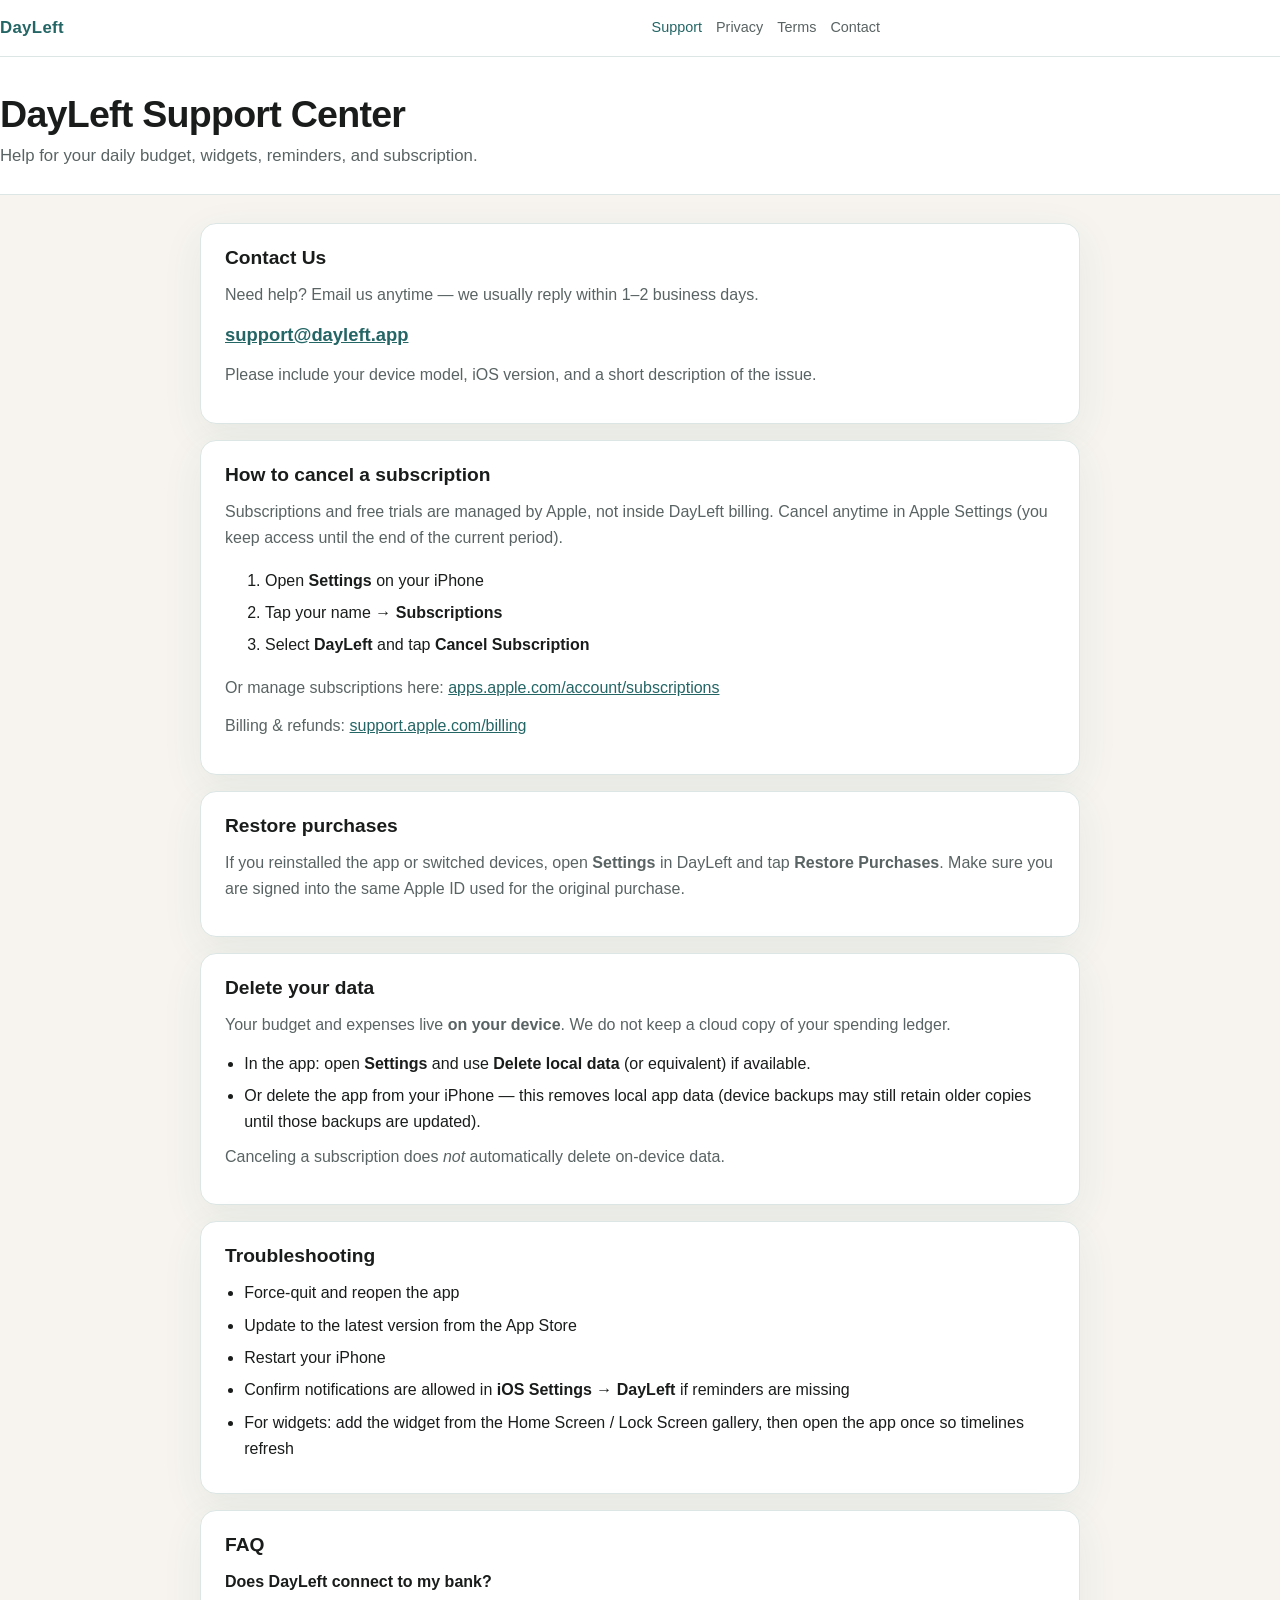
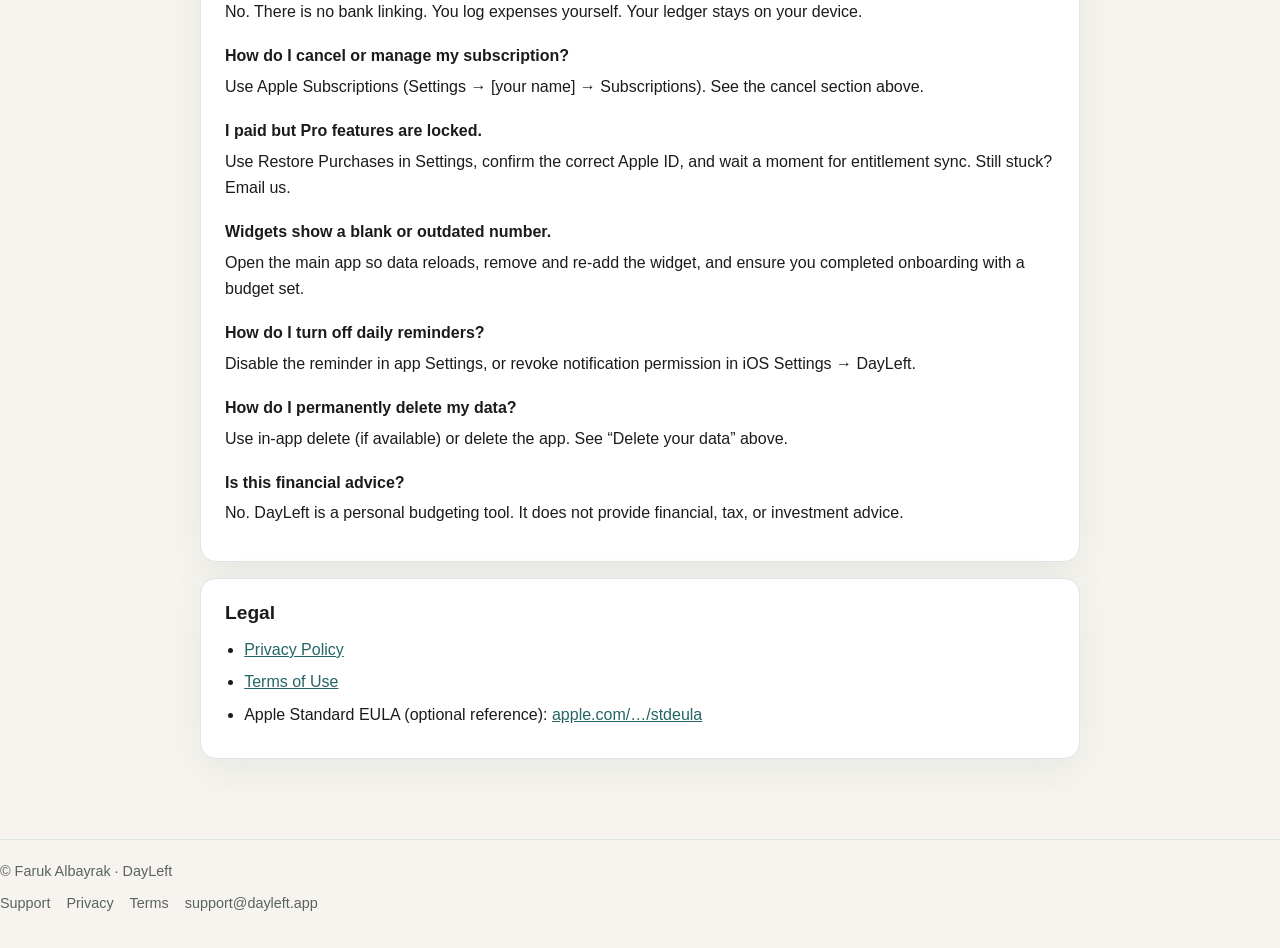
==== index.html @ ed136052 "Initial DayLeft support site for GitHub Pages. Co-authored-by: Cursor <cursoragent@cursor.com>" ====
<!DOCTYPE html>
<html lang="en">
<head>
  <meta charset="utf-8" />
  <meta name="viewport" content="width=device-width, initial-scale=1" />
  <meta name="description" content="Support for DayLeft — daily budget help, subscriptions, privacy, and contact." />
  <title>DayLeft — Support</title>
  <link rel="stylesheet" href="styles.css" />
</head>
<body>
  <div class="topnav">
    <div class="wrap-wide">
      <a class="brand" href="index.html">DayLeft</a>
      <nav>
        <a href="index.html" aria-current="page">Support</a>
        <a href="privacy.html">Privacy</a>
        <a href="terms.html">Terms</a>
        <a href="mailto:support@dayleft.app">Contact</a>
      </nav>
    </div>
  </div>

  <header class="page-header">
    <div class="wrap-wide">
      <h1>DayLeft Support Center</h1>
      <p class="subtitle">Help for your daily budget, widgets, reminders, and subscription.</p>
    </div>
  </header>

  <main class="wide">
    <section class="card">
      <h2>Contact Us</h2>
      <p class="muted">Need help? Email us anytime — we usually reply within 1–2 business days.</p>
      <p class="contact-email"><a href="mailto:support@dayleft.app">support@dayleft.app</a></p>
      <p class="muted">Please include your device model, iOS version, and a short description of the issue.</p>
    </section>

    <section class="card">
      <h2>How to cancel a subscription</h2>
      <p class="muted">
        Subscriptions and free trials are managed by Apple, not inside DayLeft billing.
        Cancel anytime in Apple Settings (you keep access until the end of the current period).
      </p>
      <ol>
        <li>Open <strong>Settings</strong> on your iPhone</li>
        <li>Tap your name → <strong>Subscriptions</strong></li>
        <li>Select <strong>DayLeft</strong> and tap <strong>Cancel Subscription</strong></li>
      </ol>
      <p class="muted">
        Or manage subscriptions here:
        <a href="https://apps.apple.com/account/subscriptions" rel="noopener">apps.apple.com/account/subscriptions</a>
      </p>
      <p class="muted">
        Billing &amp; refunds: <a href="https://support.apple.com/billing" rel="noopener">support.apple.com/billing</a>
      </p>
    </section>

    <section class="card">
      <h2>Restore purchases</h2>
      <p class="muted">
        If you reinstalled the app or switched devices, open <strong>Settings</strong> in DayLeft
        and tap <strong>Restore Purchases</strong>. Make sure you are signed into the same Apple ID
        used for the original purchase.
      </p>
    </section>

    <section class="card">
      <h2>Delete your data</h2>
      <p class="muted">
        Your budget and expenses live <strong>on your device</strong>. We do not keep a cloud copy of your spending ledger.
      </p>
      <ul>
        <li>In the app: open <strong>Settings</strong> and use <strong>Delete local data</strong> (or equivalent) if available.</li>
        <li>Or delete the app from your iPhone — this removes local app data (device backups may still retain older copies until those backups are updated).</li>
      </ul>
      <p class="muted">Canceling a subscription does <em>not</em> automatically delete on-device data.</p>
    </section>

    <section class="card">
      <h2>Troubleshooting</h2>
      <ul>
        <li>Force-quit and reopen the app</li>
        <li>Update to the latest version from the App Store</li>
        <li>Restart your iPhone</li>
        <li>Confirm notifications are allowed in <strong>iOS Settings → DayLeft</strong> if reminders are missing</li>
        <li>For widgets: add the widget from the Home Screen / Lock Screen gallery, then open the app once so timelines refresh</li>
      </ul>
    </section>

    <section class="card">
      <h2>FAQ</h2>

      <div class="faq-item">
        <strong>Does DayLeft connect to my bank?</strong>
        <p>No. There is no bank linking. You log expenses yourself. Your ledger stays on your device.</p>
      </div>

      <div class="faq-item">
        <strong>How do I cancel or manage my subscription?</strong>
        <p>Use Apple Subscriptions (Settings → [your name] → Subscriptions). See the cancel section above.</p>
      </div>

      <div class="faq-item">
        <strong>I paid but Pro features are locked.</strong>
        <p>Use Restore Purchases in Settings, confirm the correct Apple ID, and wait a moment for entitlement sync. Still stuck? Email us.</p>
      </div>

      <div class="faq-item">
        <strong>Widgets show a blank or outdated number.</strong>
        <p>Open the main app so data reloads, remove and re-add the widget, and ensure you completed onboarding with a budget set.</p>
      </div>

      <div class="faq-item">
        <strong>How do I turn off daily reminders?</strong>
        <p>Disable the reminder in app Settings, or revoke notification permission in iOS Settings → DayLeft.</p>
      </div>

      <div class="faq-item">
        <strong>How do I permanently delete my data?</strong>
        <p>Use in-app delete (if available) or delete the app. See “Delete your data” above.</p>
      </div>

      <div class="faq-item">
        <strong>Is this financial advice?</strong>
        <p>No. DayLeft is a personal budgeting tool. It does not provide financial, tax, or investment advice.</p>
      </div>
    </section>

    <section class="card">
      <h2>Legal</h2>
      <ul>
        <li><a href="privacy.html">Privacy Policy</a></li>
        <li><a href="terms.html">Terms of Use</a></li>
        <li>Apple Standard EULA (optional reference):
          <a href="https://www.apple.com/legal/internet-services/itunes/dev/stdeula/" rel="noopener">apple.com/…/stdeula</a>
        </li>
      </ul>
    </section>
  </main>

  <footer>
    <div class="wrap-wide">
      <div>© Faruk Albayrak · DayLeft</div>
      <div class="links">
        <a href="index.html">Support</a>
        <a href="privacy.html">Privacy</a>
        <a href="terms.html">Terms</a>
        <a href="mailto:support@dayleft.app">support@dayleft.app</a>
      </div>
    </div>
  </footer>
</body>
</html>
---- styles.css ----
:root {
  color-scheme: light;
  --bg: #F7F4EF;
  --ink: #1a1c1c;
  --muted: #5a6363;
  --accent: #246565;
  --accent-soft: #e8f3f2;
  --card: #ffffff;
  --line: #dce6e4;
  --shadow: 0 12px 40px rgba(36, 101, 101, 0.08);
}

* { box-sizing: border-box; }

body {
  margin: 0;
  font-family: -apple-system, BlinkMacSystemFont, "Segoe UI", Helvetica, Arial, sans-serif;
  background: var(--bg);
  color: var(--ink);
  line-height: 1.65;
}

a { color: var(--accent); }
a:hover { text-decoration: underline; }

.wrap,
header .wrap,
main,
footer .wrap {
  width: min(720px, calc(100% - 40px));
  margin: 0 auto;
}

.wrap-wide,
main.wide {
  width: min(880px, calc(100% - 32px));
}

/* Top nav */
.topnav {
  background: var(--card);
  border-bottom: 1px solid var(--line);
  padding: 14px 0;
  position: sticky;
  top: 0;
  z-index: 10;
}

.topnav .wrap,
.topnav .wrap-wide {
  display: flex;
  align-items: center;
  justify-content: space-between;
  gap: 16px;
  flex-wrap: wrap;
}

.topnav .brand {
  color: var(--accent);
  font-weight: 700;
  letter-spacing: 0.02em;
  text-decoration: none;
  font-size: 1.05rem;
}

.topnav nav {
  display: flex;
  flex-wrap: wrap;
  gap: 6px 14px;
  font-size: 0.9rem;
}

.topnav nav a {
  color: var(--muted);
  text-decoration: none;
  font-weight: 500;
}

.topnav nav a:hover,
.topnav nav a[aria-current="page"] {
  color: var(--accent);
}

/* Page header */
.page-header {
  background: var(--card);
  border-bottom: 1px solid var(--line);
  padding: 28px 0 24px;
}

.page-header .brand-mark {
  color: var(--accent);
  font-weight: 700;
  letter-spacing: 0.02em;
  margin-bottom: 4px;
}

.page-header h1 {
  margin: 8px 0 6px;
  font-size: clamp(1.75rem, 5vw, 2.35rem);
  line-height: 1.15;
  letter-spacing: -0.02em;
}

.page-header .subtitle {
  margin: 0;
  color: var(--muted);
  font-size: 1.05rem;
}

.page-header .meta {
  color: var(--muted);
  font-size: 0.95rem;
}

.langs {
  margin-top: 14px;
  display: flex;
  gap: 10px;
}

.langs a {
  font-size: 0.85rem;
  color: var(--accent);
  text-decoration: none;
  border: 1px solid var(--line);
  background: var(--bg);
  padding: 6px 12px;
  border-radius: 999px;
  font-weight: 600;
}

.langs a[aria-current="page"] {
  background: var(--accent-soft);
  border-color: #b7d5d2;
}

/* Main */
main {
  padding: 28px 0 64px;
}

.note {
  background: var(--accent-soft);
  border: 1px solid #cfe3e1;
  color: #1f4d4d;
  border-radius: 12px;
  padding: 14px 16px;
  margin-bottom: 18px;
  font-size: 0.95rem;
}

.note code {
  font-size: 0.88em;
  background: rgba(255, 255, 255, 0.7);
  padding: 1px 5px;
  border-radius: 4px;
}

section.card {
  background: var(--card);
  border: 1px solid var(--line);
  border-radius: 16px;
  padding: 22px 24px;
  margin-bottom: 16px;
  box-shadow: var(--shadow);
}

section.card h2 {
  margin: 0 0 12px;
  font-size: 1.2rem;
  line-height: 1.25;
}

section.card h3 {
  margin: 18px 0 8px;
  font-size: 1.02rem;
}

section.card p {
  margin: 0 0 12px;
  color: var(--ink);
}

section.card p.muted,
.muted {
  color: var(--muted);
}

section.card ul {
  margin: 0 0 8px;
  padding-left: 1.2rem;
}

section.card li {
  margin-bottom: 6px;
}

.faq-item {
  margin-bottom: 18px;
}

.faq-item:last-child {
  margin-bottom: 0;
}

.faq-item strong {
  display: block;
  color: var(--ink);
  margin-bottom: 4px;
}

.faq-item p {
  margin: 0;
  color: var(--muted);
}

.contact-email {
  font-size: 1.15rem;
  font-weight: 700;
}

footer {
  border-top: 1px solid var(--line);
  padding: 20px 0 32px;
  color: var(--muted);
  font-size: 0.9rem;
}

footer a {
  color: var(--muted);
  text-decoration: none;
}

footer a:hover {
  color: var(--accent);
}

footer .links {
  display: flex;
  flex-wrap: wrap;
  gap: 8px 16px;
  margin-top: 8px;
}

@media (max-width: 480px) {
  section.card {
    padding: 18px 16px;
  }
}
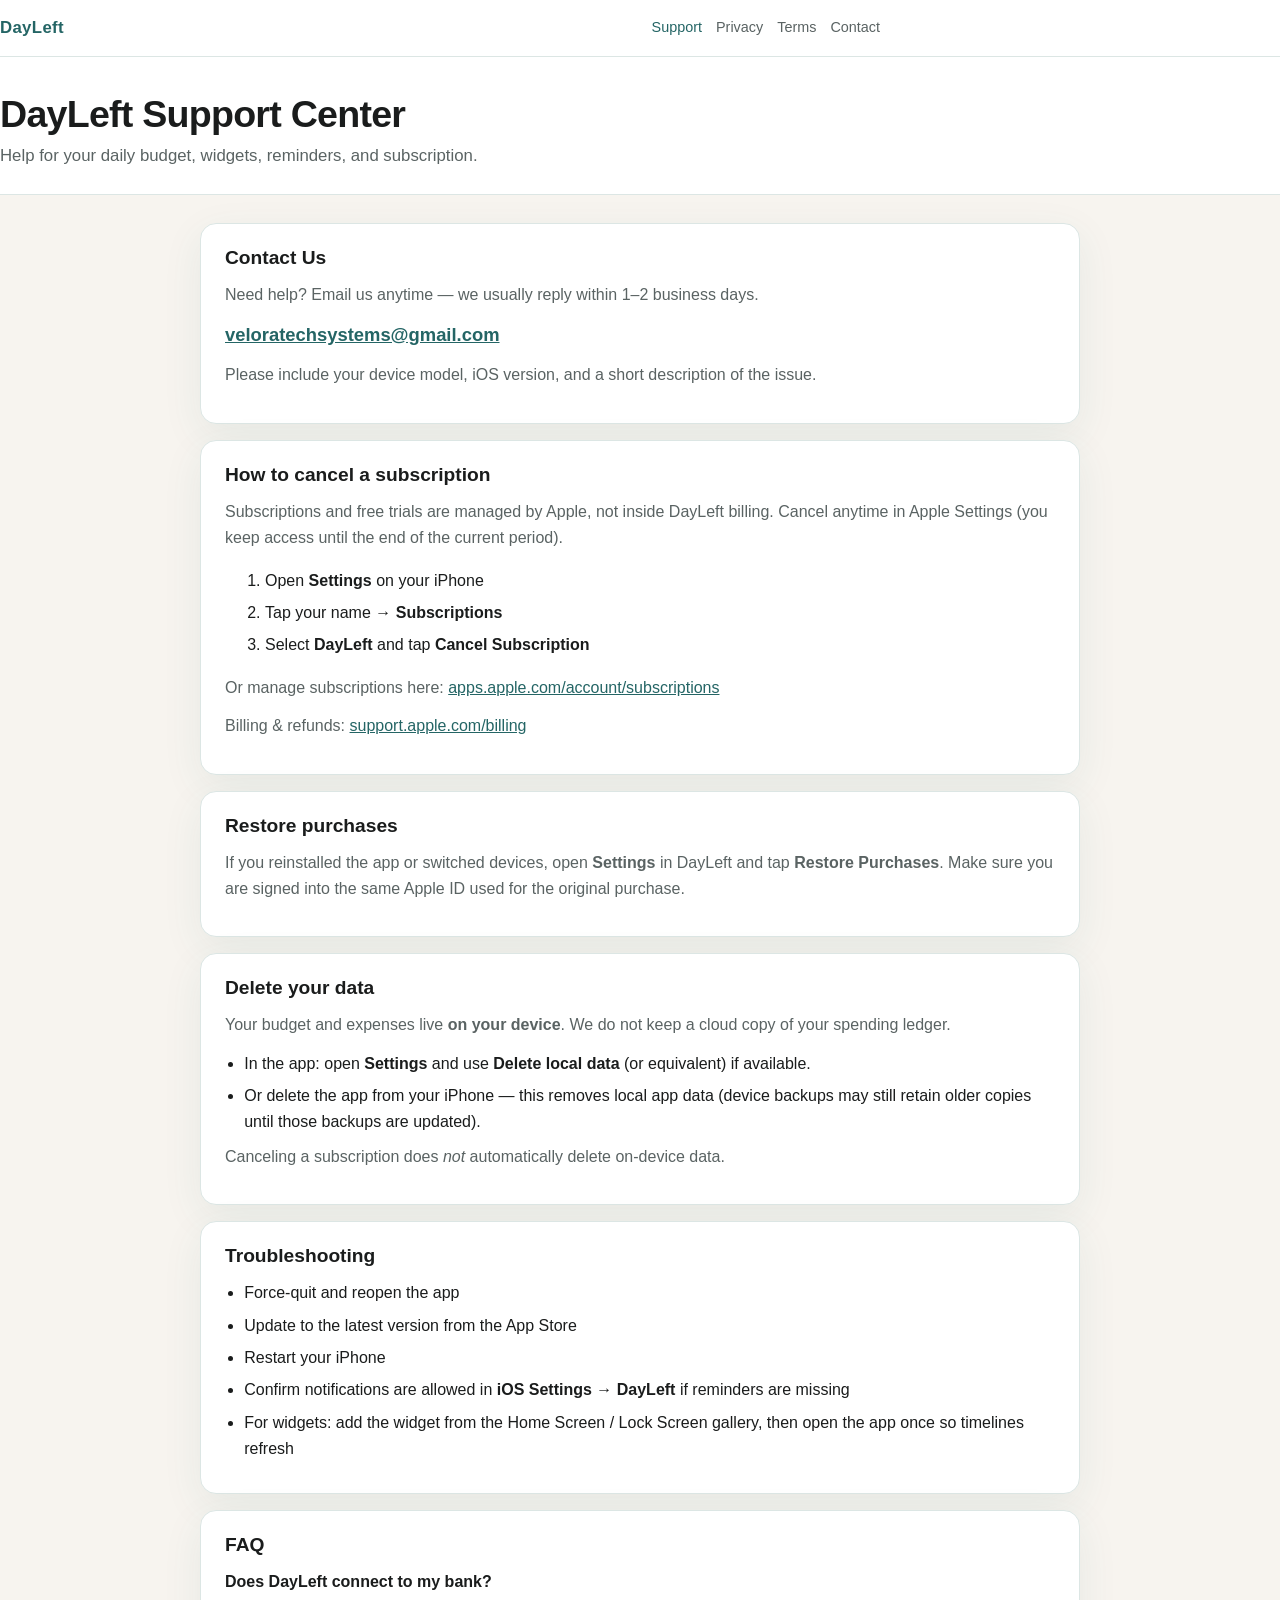
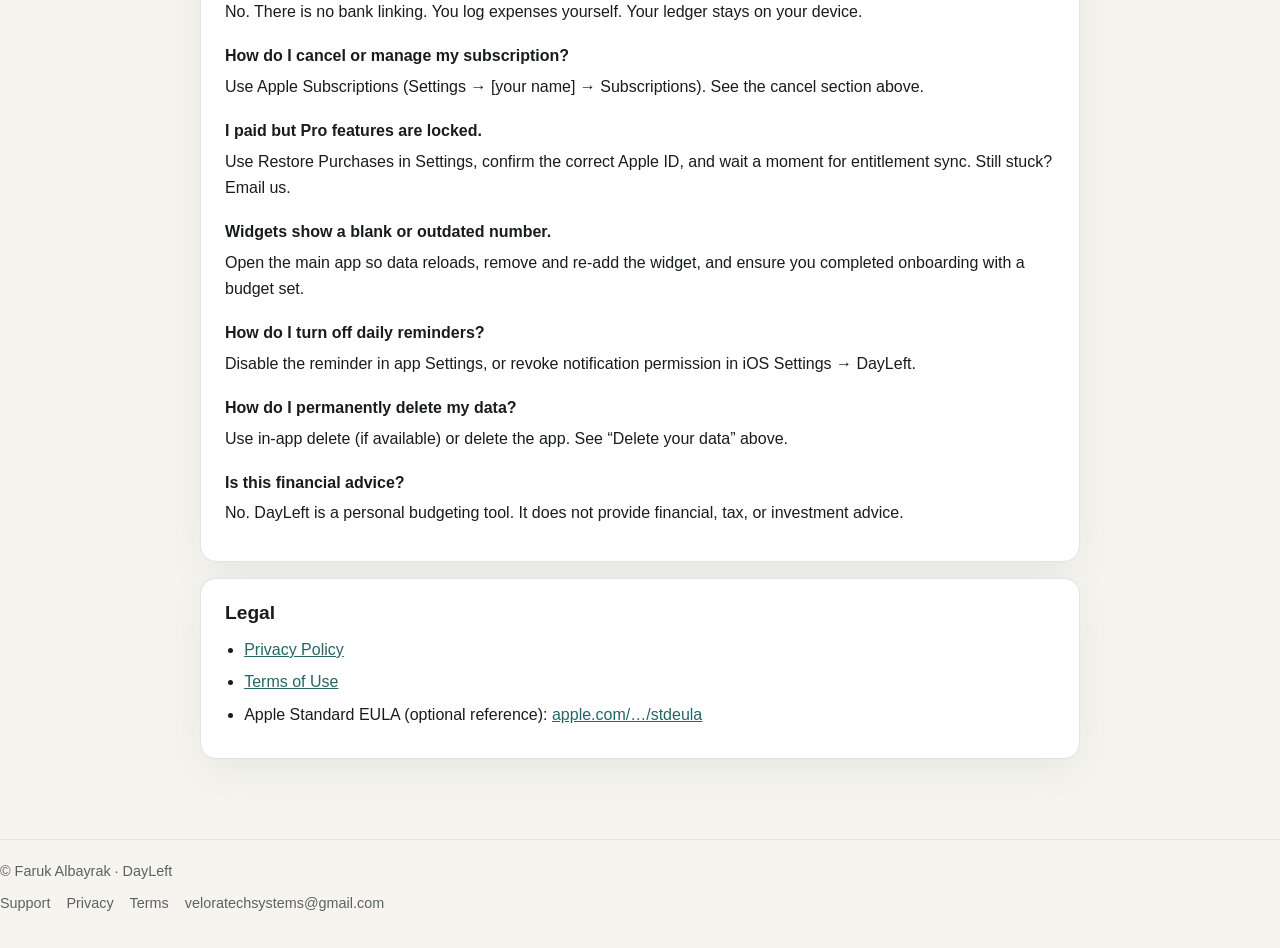
==== commit d656c8f2: "Use veloratechsystems@gmail.com as support contact. Co-authored-by: Cursor <cursoragent@cursor.com>" ====
--- a/index.html
+++ b/index.html
@@ -15,7 +15,7 @@
         <a href="index.html" aria-current="page">Support</a>
         <a href="privacy.html">Privacy</a>
         <a href="terms.html">Terms</a>
-        <a href="mailto:support@dayleft.app">Contact</a>
+        <a href="mailto:veloratechsystems@gmail.com">Contact</a>
       </nav>
     </div>
   </div>
@@ -31,7 +31,7 @@
     <section class="card">
       <h2>Contact Us</h2>
       <p class="muted">Need help? Email us anytime — we usually reply within 1–2 business days.</p>
-      <p class="contact-email"><a href="mailto:support@dayleft.app">support@dayleft.app</a></p>
+      <p class="contact-email"><a href="mailto:veloratechsystems@gmail.com">veloratechsystems@gmail.com</a></p>
       <p class="muted">Please include your device model, iOS version, and a short description of the issue.</p>
     </section>
 
@@ -145,7 +145,7 @@
         <a href="index.html">Support</a>
         <a href="privacy.html">Privacy</a>
         <a href="terms.html">Terms</a>
-        <a href="mailto:support@dayleft.app">support@dayleft.app</a>
+        <a href="mailto:veloratechsystems@gmail.com">veloratechsystems@gmail.com</a>
       </div>
     </div>
   </footer>
